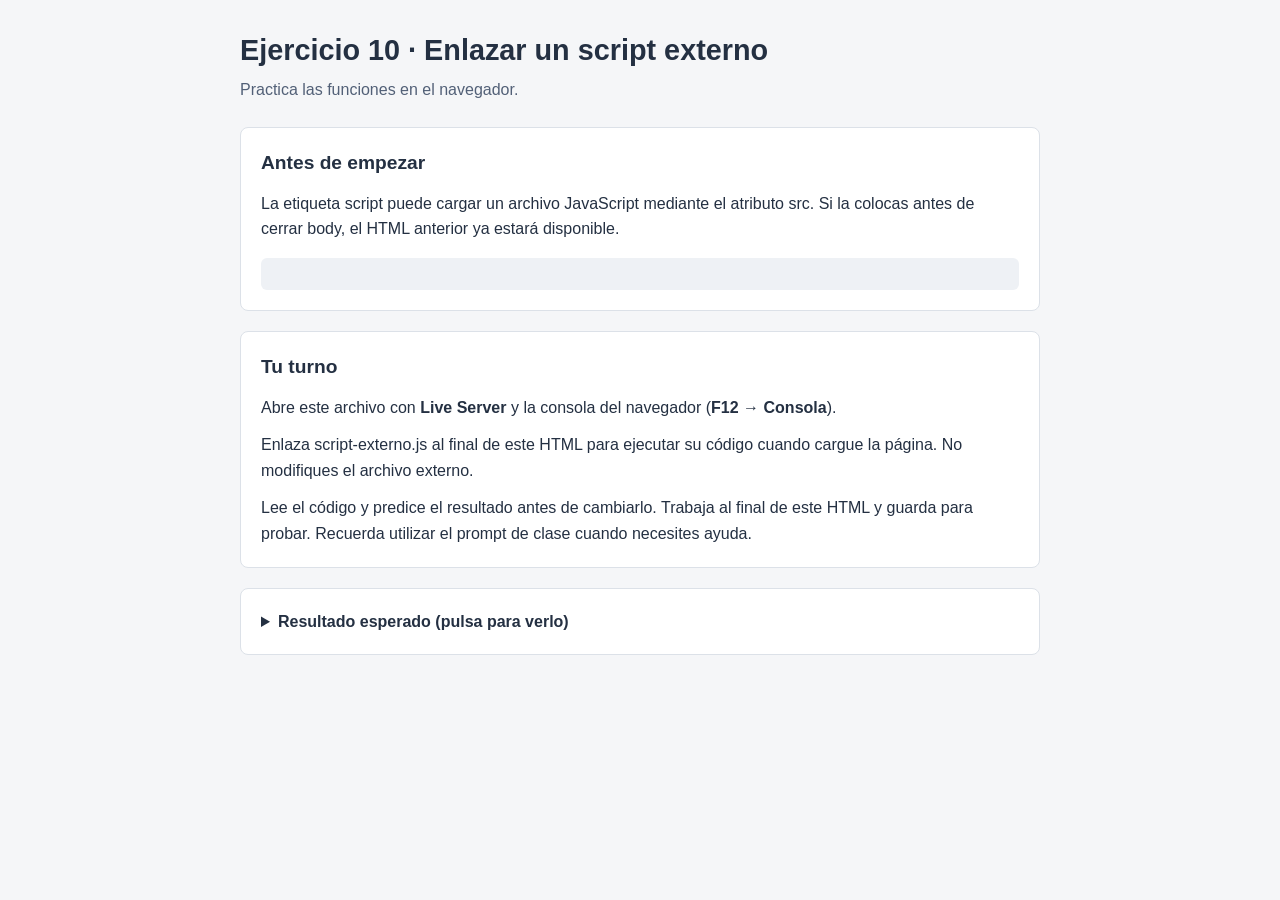
==== index10.html @ 5756e355 "Adapta ejercicios de funciones al navegador con teoria y resultados" ====
<!DOCTYPE html>
<html lang="es">
  <head>
    <meta charset="UTF-8">
    <meta name="viewport" content="width=device-width, initial-scale=1.0">
    <title>Ejercicio 10 - Enlazar un script externo</title>
    <link rel="stylesheet" href="style.css">
  </head>
  <body>
    <main class="lesson">
      <header>
        <h1>Ejercicio 10 · Enlazar un script externo</h1>
        <p>Practica las funciones en el navegador.</p>
      </header>
      <section aria-labelledby="teoria">
        <h2 id="teoria">Antes de empezar</h2>
        <p>La etiqueta script puede cargar un archivo JavaScript mediante el atributo src. Si la colocas antes de cerrar body, el HTML anterior ya estará disponible.</p>
        <pre><code></code></pre>
      </section>
      <section aria-labelledby="practica">
        <h2 id="practica">Tu turno</h2>
        <p>Abre este archivo con <strong>Live Server</strong> y la consola del navegador (<strong>F12 → Consola</strong>).</p>
        <p>Enlaza script-externo.js al final de este HTML para ejecutar su código cuando cargue la página. No modifiques el archivo externo.</p>
        <p>Lee el código y predice el resultado antes de cambiarlo. Trabaja al final de este HTML y guarda para probar. Recuerda utilizar el prompt de clase cuando necesites ayuda.</p>

      </section>
      <details>
        <summary>Resultado esperado (pulsa para verlo)</summary>
        <p>Texto que verás en la ventana emergente o en la página, según el ejercicio:</p>
        <pre>8</pre>

      </details>
    </main>
    <!-- Añade aquí la etiqueta script para cargar script-externo.js. -->
  </body>
</html>
---- style.css ----
.lesson * {
  box-sizing: border-box;
}

body {
  margin: 0;
  background-color: #f5f6f8;
  color: #243042;
  font-family: Arial, sans-serif;
  line-height: 1.6;
}

.lesson {
  max-width: 800px;
  margin: 0 auto;
  padding: 32px 20px;
}

.lesson h1 {
  margin: 0 0 8px;
  font-size: 1.8rem;
  line-height: 1.3;
}

.lesson h2 {
  margin: 0 0 12px;
  font-size: 1.2rem;
}

.lesson header p {
  margin: 0 0 24px;
  color: #526077;
}

.lesson section,
.lesson details {
  margin-bottom: 20px;
  padding: 20px;
  border: 1px solid #dce1e8;
  border-radius: 8px;
  background-color: #ffffff;
}

.lesson p {
  margin: 0 0 12px;
}

.lesson section > :last-child {
  margin-bottom: 0;
}

.lesson code,
.lesson pre {
  font-family: Consolas, monospace;
}

.lesson code {
  padding: 2px 5px;
  border-radius: 4px;
  background-color: #eef1f5;
}

.lesson pre {
  overflow-x: auto;
  padding: 16px;
  border-radius: 6px;
  background-color: #eef1f5;
  line-height: 1.5;
}

.lesson pre code {
  padding: 0;
  background-color: transparent;
}

.lesson li {
  margin-bottom: 8px;
}

.lesson ol {
  padding-left: 24px;
}

.lesson .idea {
  padding: 12px 16px;
  border-left: 3px solid #4266a4;
  background-color: #f0f4fa;
}

.lesson summary {
  cursor: pointer;
  font-weight: bold;
}

.lesson details pre {
  white-space: pre-wrap;
}
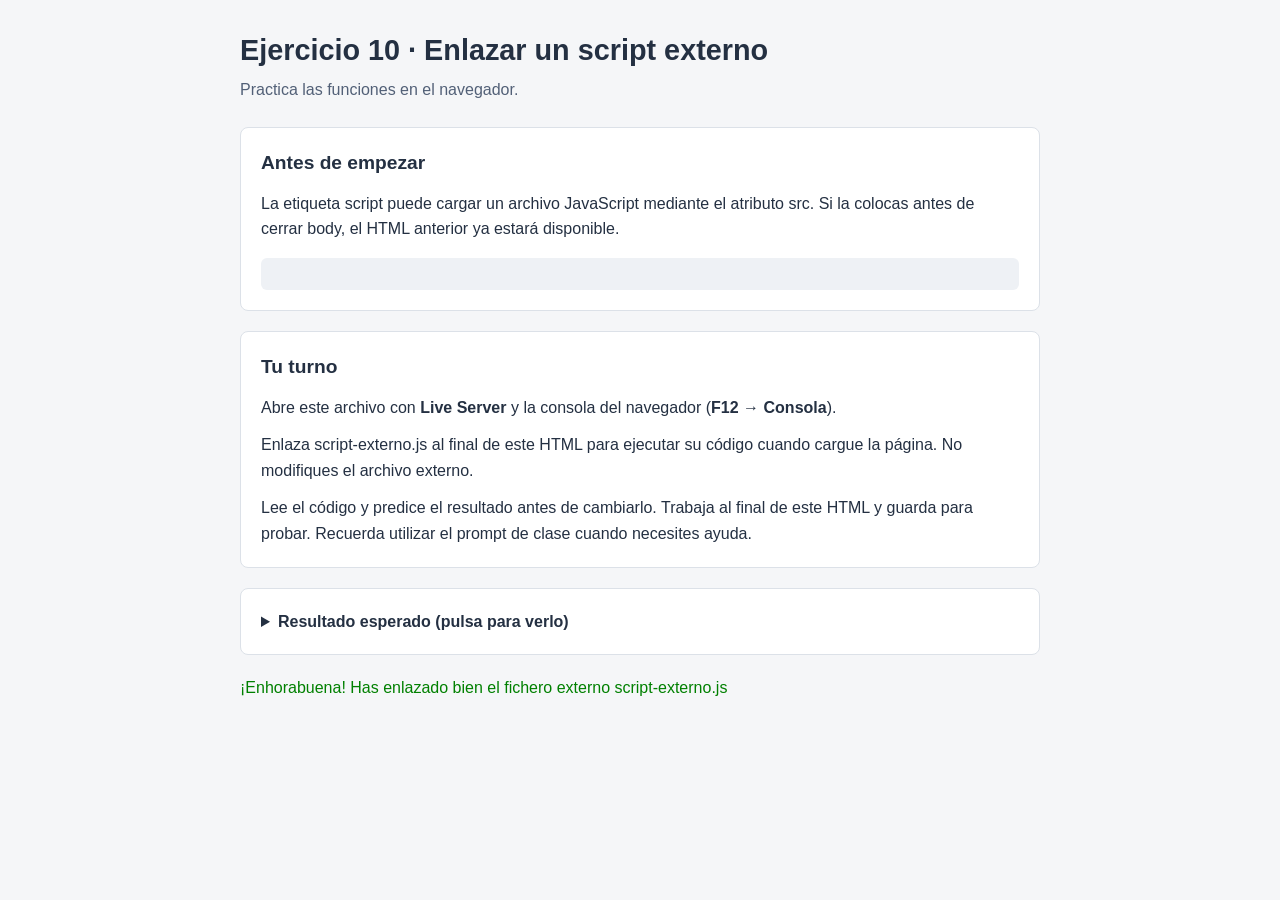
==== commit 615215e7: "Resuelve ejercicios HTML de funciones con soluciones sencillas" ====
--- a/index10.html
+++ b/index10.html
@@ -31,6 +31,6 @@
 
       </details>
     </main>
-    <!-- Añade aquí la etiqueta script para cargar script-externo.js. -->
+    <script src="script-externo.js"></script>
   </body>
 </html>
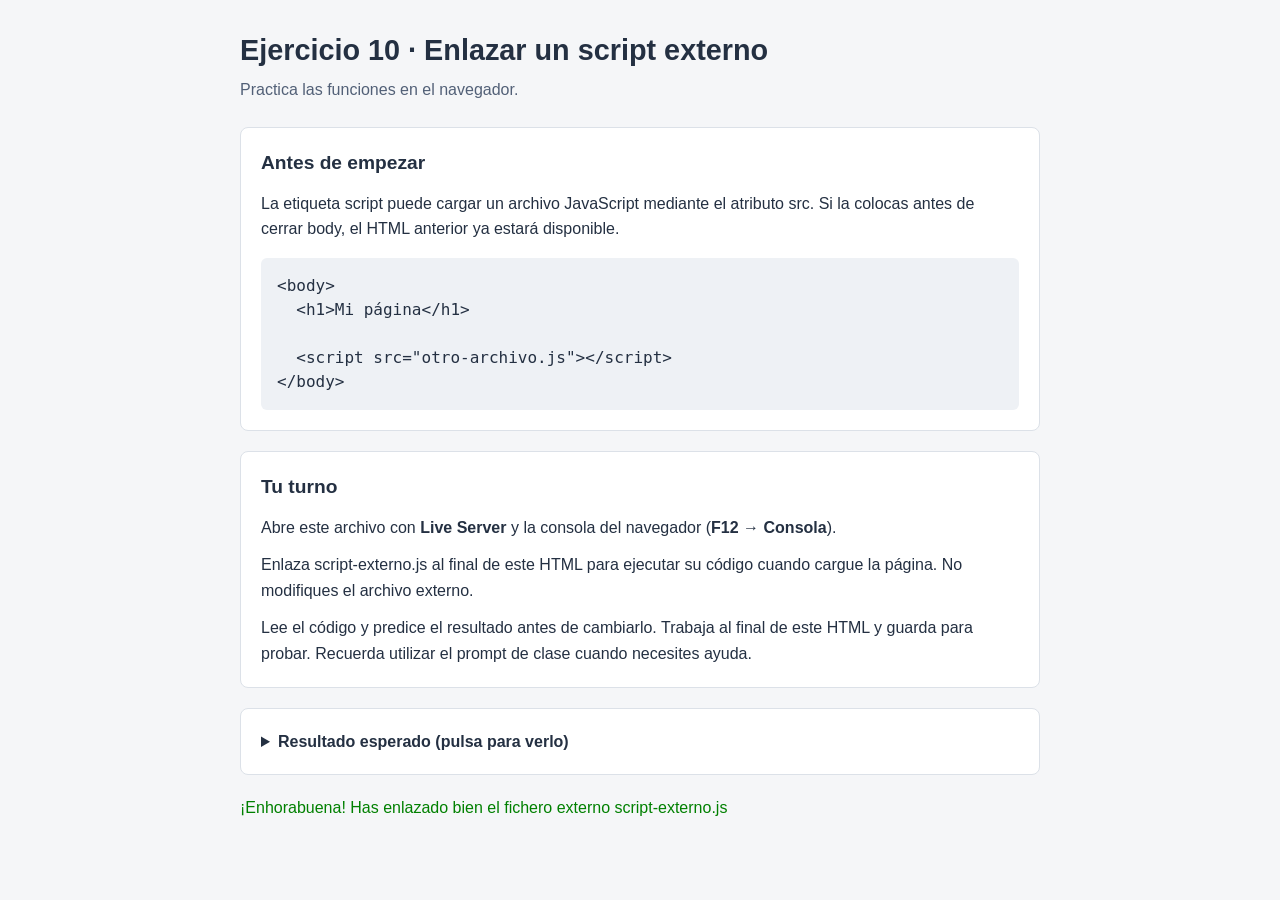
==== commit b5475e20: "Corrige distribucion y formato de los ejemplos de teoria" ====
--- a/index10.html
+++ b/index10.html
@@ -15,7 +15,11 @@
       <section aria-labelledby="teoria">
         <h2 id="teoria">Antes de empezar</h2>
         <p>La etiqueta script puede cargar un archivo JavaScript mediante el atributo src. Si la colocas antes de cerrar body, el HTML anterior ya estará disponible.</p>
-        <pre><code></code></pre>
+        <pre><code>&lt;body&gt;
+  &lt;h1&gt;Mi p&#225;gina&lt;/h1&gt;
+
+  &lt;script src=&quot;otro-archivo.js&quot;&gt;&lt;/script&gt;
+&lt;/body&gt;</code></pre>
       </section>
       <section aria-labelledby="practica">
         <h2 id="practica">Tu turno</h2>
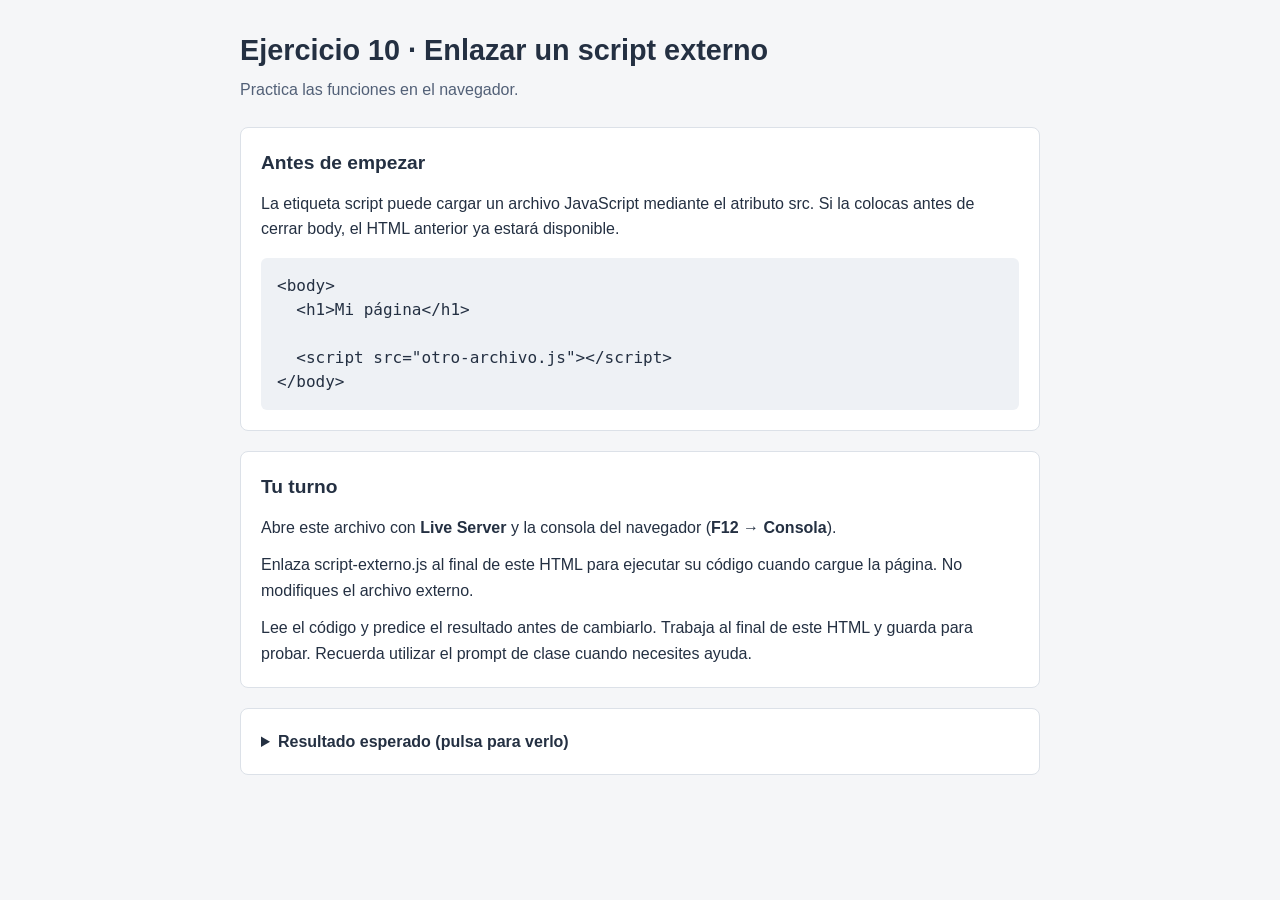
==== commit 78bc0416: "Corrige distribucion y formato de los ejemplos de teoria" ====
--- a/index10.html
+++ b/index10.html
@@ -35,6 +35,6 @@
 
       </details>
     </main>
-    <script src="script-externo.js"></script>
+    <!-- Añade aquí la etiqueta script para cargar script-externo.js. -->
   </body>
 </html>
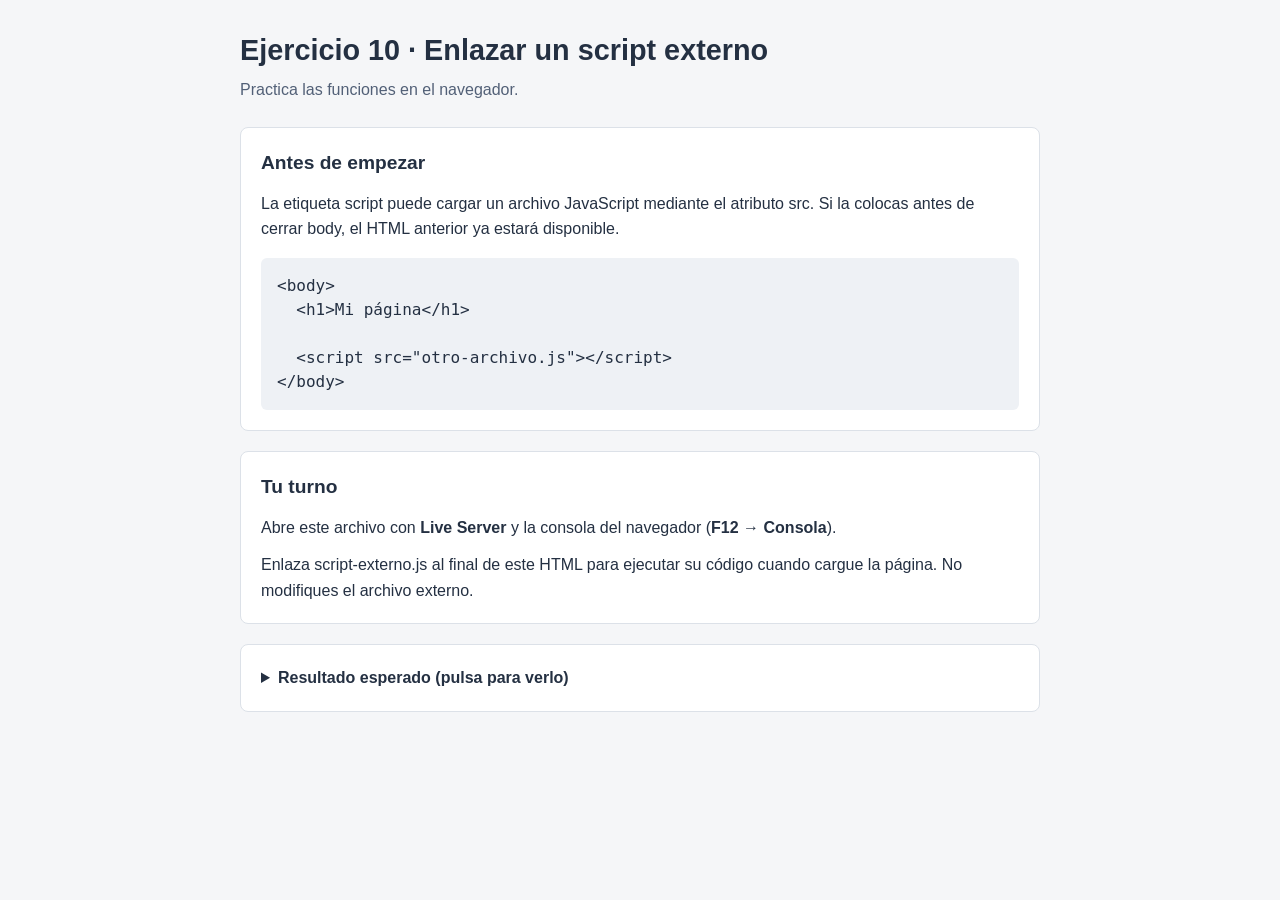
==== commit 14db4812: "Mejora la claridad de los ejercicios y resultados en varios archivos HTML, actualiza estilos en CSS," ====
--- a/index10.html
+++ b/index10.html
@@ -25,14 +25,11 @@
         <h2 id="practica">Tu turno</h2>
         <p>Abre este archivo con <strong>Live Server</strong> y la consola del navegador (<strong>F12 → Consola</strong>).</p>
         <p>Enlaza script-externo.js al final de este HTML para ejecutar su código cuando cargue la página. No modifiques el archivo externo.</p>
-        <p>Lee el código y predice el resultado antes de cambiarlo. Trabaja al final de este HTML y guarda para probar. Recuerda utilizar el prompt de clase cuando necesites ayuda.</p>
-
       </section>
       <details>
         <summary>Resultado esperado (pulsa para verlo)</summary>
-        <p>Texto que verás en la ventana emergente o en la página, según el ejercicio:</p>
-        <pre>8</pre>
-
+        <p>Al enlazar correctamente el archivo, verás este resultado:</p>
+        <img class="lesson-image" src="https://oscarm.tinytake.com/media/18a3da7?filename=1795074337544_TinyTake19-11-2026-08-45-23_639306711251042669_639306711374195635.png&amp;sub_type=thumbnail_preview&amp;type=attachment&amp;width=800&amp;height=154" alt="Resultado esperado al cargar el script externo">
       </details>
     </main>
     <!-- Añade aquí la etiqueta script para cargar script-externo.js. -->
--- a/style.css
+++ b/style.css
@@ -95,3 +95,20 @@
 .lesson details pre {
   white-space: pre-wrap;
 }
+
+.lesson .lesson-image {
+  display: block;
+  width: 100%;
+  height: auto;
+  margin-top: 12px;
+  border-radius: 6px;
+}
+
+.lesson .expected-text {
+  margin: 20px 0;
+  color: #1f4f91;
+  font-size: clamp(2rem, 6vw, 3.5rem);
+  font-weight: bold;
+  line-height: 1.15;
+  text-align: center;
+}
